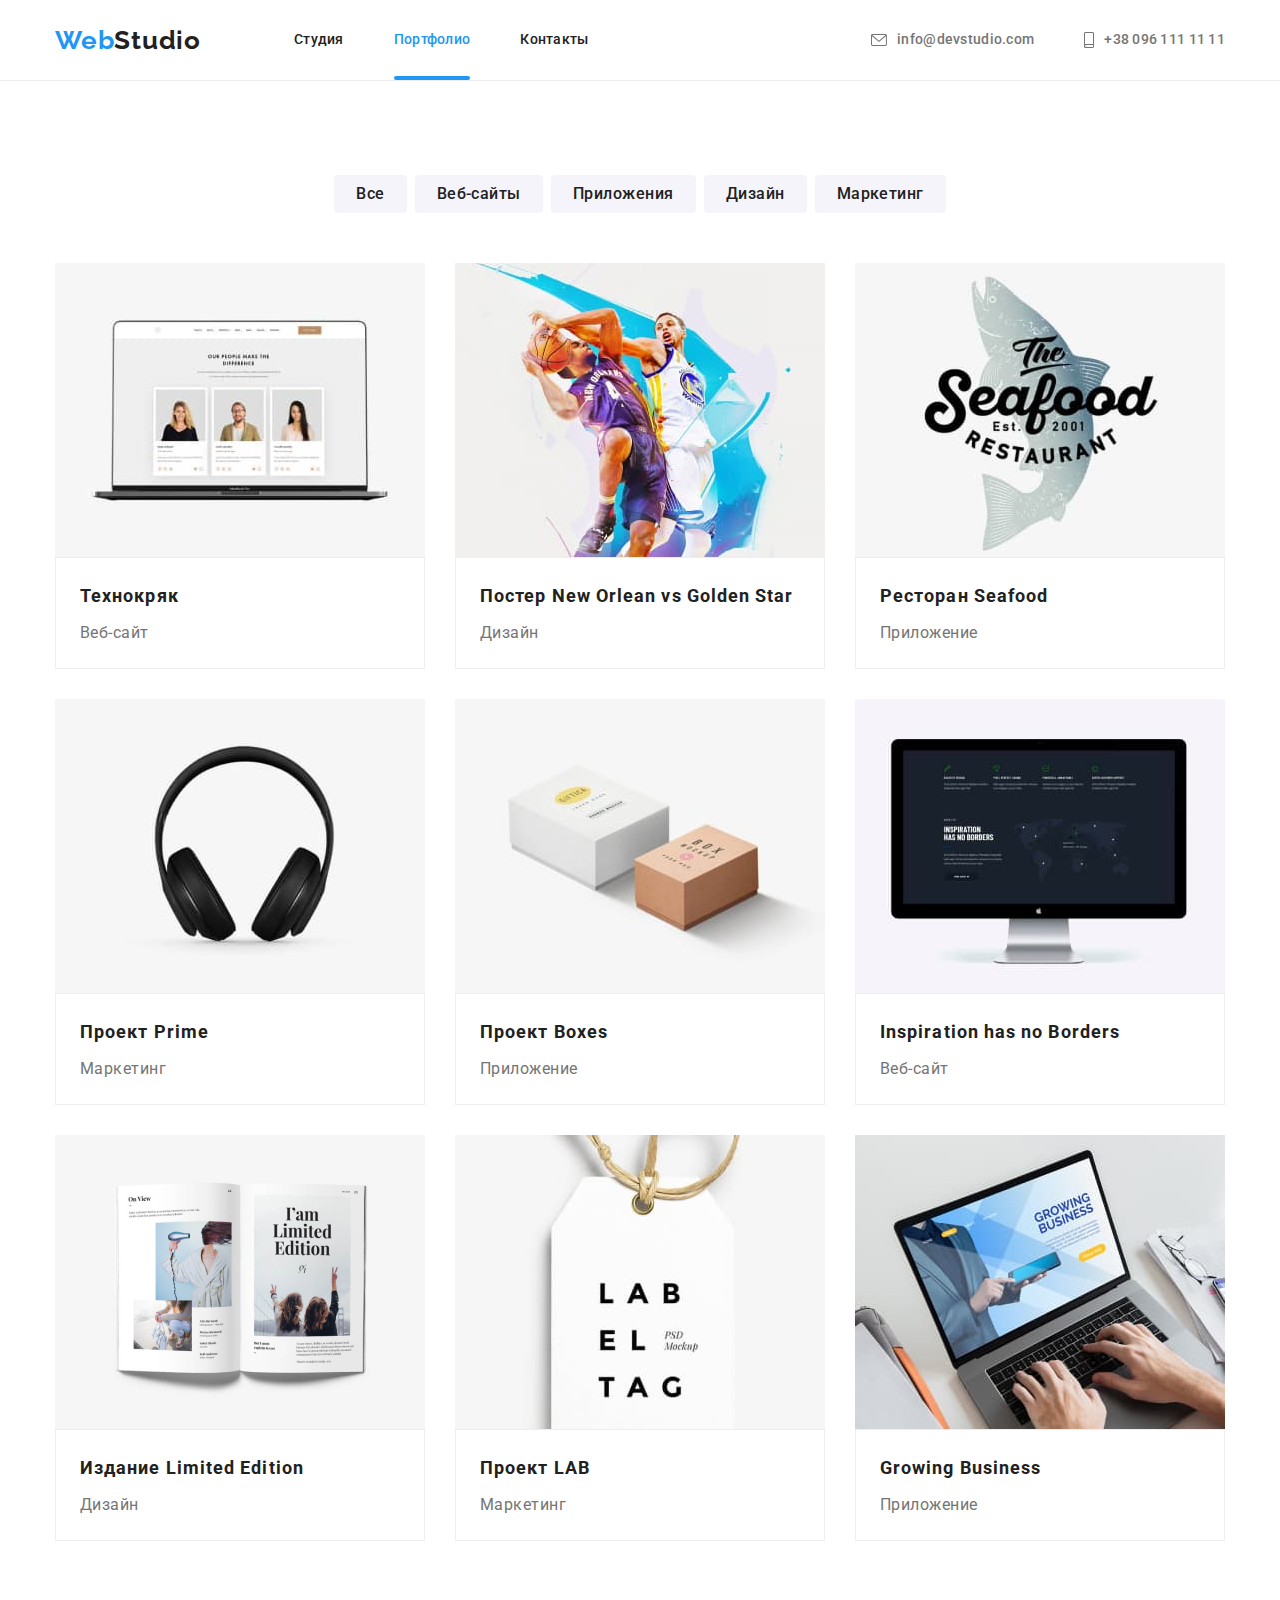
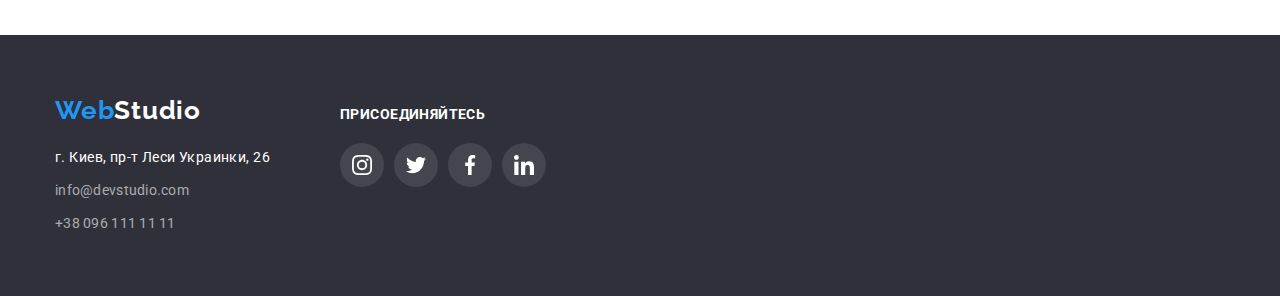
==== portfolio.html @ d5b6aa19 "додає усі папки" ====
<!DOCTYPE html>
<html lang="ru">
 <head>
    <meta charset="UTF-8">
    <meta http-equiv="X-UA-Compatible" content="IE=edge">
    <meta name="viewport" content="width=device-width, initial-scale=1.0">
    <title>Портфолио</title>
    <link rel="preconnect" href="https://fonts.googleapis.com">
    <link rel="preconnect" href="https://fonts.gstatic.com" crossorigin>
    <link href="https://fonts.googleapis.com/css2?family=Raleway:wght@700&family=Roboto:wght@400;500;700;900&display=swap"
        rel="stylesheet">
    <link rel="stylesheet" href="https://cdnjs.cloudflare.com/ajax/libs/modern-normalize/1.1.0/modern-normalize.min.css">
    <link rel="stylesheet" href="./css/style.css">
 </head>
 <body>
<header class="header-section">
    <div class="container header">
        <nav class="nav-flex">
            <a href="./index.html" class="logo"><span class="accent">Web</span>Studio</a>
            <ul class="site-nav">
                <li class="item"><a href="./index.html" class="link ">Студия</a></li>
                <li class="item"><a href="./portfolio.html" class="link current">Портфолио</a></li>
                <li class="item"><a href="" class="link">Контакты</a></li>
            </ul>
        </nav>
        <ul class="contacts">
            <li class="item">
                <a href="mailto:info@devstudio.com" class="contacts-link">
                    <svg class="icon-mail" width="16px" height="12px">
                        <use href="./images/icons.svg#icon-envelope-logo"></use>
                    </svg>
                    info@devstudio.com</a>
            </li>
            <li class="item"><a href="tel:+380961111111" class="contacts-link">
                    <svg class="icon-phone-number" width="10px" height="16px">
                        <use href="./images/icons.svg#icon-smartphone-logo"></use>
                    </svg>
                    +38 096 111 11 11</a></li>
        </ul>
    </div>
</header>
    <main>
     <section class="portfolio-section">
      <div class="container">
        <h1 class="portfolio-title" hidden>Портфолио</h1>
            <ul class="filter-list">
                <li class="item"><button type="button" class="btn">Все</button></li>
                <li class="item"><button type="button" class="btn">Веб-сайты</button></li>
                <li class="item"><button type="button" class="btn">Приложения</button></li>
                <li class="item"><button type="button" class="btn">Дизайн</button></li>
                <li class="item"><button type="button" class="btn">Маркетинг</button></li>
            </ul>   
                <ul class="portfolio-list">
                <li class="item">
                    <a href="" class="portfolio-list-link">
                        <img src="./images/portfolio1.jpg" alt="Вид сайта технокряк" class="img" >
                        <div class="portfolio-list-content">
                        <h2 class="portfolio-list-title">Технокряк</h2>
                        <p class="portfolio-list-type">Веб-сайт</p>
                        </div>
                    </a>
                </li>
                <li class="item">
                    <a href="" class="portfolio-list-link">
                        <img src="./images/portfolio2.jpg" alt="Два игрока в баскетбол" class="img" >
                        <div class="portfolio-list-content">
                        <h2 class="portfolio-list-title">Постер New Orlean vs Golden Star</h2   >
                        <p class="portfolio-list-type">Дизайн</p>
                        </div>
                    </a>
                </li>
                <li class="item">
                    <a href="" class="portfolio-list-link">
                        <img src="./images/portfolio3.jpg" alt="Эмблема ресторана" class="img">
                        <div class="portfolio-list-content">
                        <h2 class="portfolio-list-title">Ресторан Seafood</h2   >
                        <p class="portfolio-list-type">Приложение</p>
                        </div>
                    </a>
                </li>
                <li class="item">
                    <a href="" class="portfolio-list-link">
                        <img src="./images/portfolio4.jpg" alt="Фотография наушников" class="img">
                        <div class="portfolio-list-content">
                        <h2 class="portfolio-list-title">Проект Prime</h2   >
                        <p class="portfolio-list-type">Маркетинг</p>
                        </div>
                    </a>
                </li>
                <li class="item">
                    <a href="" class="portfolio-list-link">
                        <img src="./images/portfolio5.jpg" alt="Две коробочки" class="img" >
                        <div class="portfolio-list-content">
                        <h2 class="portfolio-list-title">Проект Boxes</h2>
                        <p class="portfolio-list-type">Приложение</p>
                        </div>
                    </a>
                </li>
                <li class="item">
                    <a href="" class="portfolio-list-link">
                        <img src="./images/portfolio6.jpg" alt="Фотография веб-сайта" class="img">
                        <div class="portfolio-list-content">
                        <h2 class="portfolio-list-title">Inspiration has no Borders</h2>
                        <p class="portfolio-list-type">Веб-сайт</p>
                        </div>
                    </a>
                </li>
                <li class="item">
                    <a href="" class="portfolio-list-link">
                        <img src="./images/portfoilo7.jpg" alt="Раскрытая книга" class="img">
                        <div class="portfolio-list-content">
                        <h2 class="portfolio-list-title">Издание Limited Edition</h2>
                        <p class="portfolio-list-type">Дизайн</p>
                        </div>
                    </a>
                </li>
                <li class="item">
                    <a href="" class="portfolio-list-link">
                        <img src="./images/portfolio8.jpg" alt="Эмблема проекта" class="img">
                        <div class="portfolio-list-content">
                        <h2 class="portfolio-list-title">Проект LAB</h2>
                        <p class="portfolio-list-type">Маркетинг</p>
                        </div>
                    </a>
                </li>
                <li class="item">
                    <a href="" class="portfolio-list-link">
                        <img src="./images/portfolio9.jpg" alt="Изображение ноутбука" class="img">
                        <div class="portfolio-list-content">
                        <h2 class="portfolio-list-title">Growing Business</h2>
                        <p class="portfolio-list-type">Приложение</p>
                        </div>
                    </a>
                </li>
                </ul>
      </div>
     </section>
    </main>
    <footer class="footer-data">
        <div class="container footer-flex">
            <div class="footer-contacts-wrapper">
                <a href="./index.html" class="logo footer"><span class="accent footer">Web</span>Studio</a>
                <address>
                    г. Киев, пр-т Леси Украинки, 26
                </address>
                <ul class="footer-contacts">
                    <li><a href="mailto:info@devstudio.com" class="footer-contacts-point">info@devstudio.com</a></li>
                    <li><a href="tel:+380961111111" class="footer-contacts-point">+38 096 111 11 11</a></li>
                </ul>
            </div>
    
            <div class="footer-socials-wrapper">
                <h2 class="footer-socials-title">присоединяйтесь</h2>
                <ul class="footer-socials">
                    <li class="item"><a href="" class="link">
                            <svg class="footer-socials-icon" width="20px" height="20px">
                                <use href="./images/icons.svg#instagram"></use>
                            </svg>
                        </a></li>
                    <li class="item"><a href="" class="link">
                            <svg class="footer-socials-icon" width="20px" height="20px">
                                <use href="./images/icons.svg#twitter"></use>
                            </svg>
                        </a></li>
                    <li class="item"><a href="" class="link">
                            <svg class="footer-socials-icon" width="20px" height="20px">
                                <use href="./images/icons.svg#facebook"></use>
                            </svg>
                        </a></li>
                    <li class="item"><a href="" class="link">
                            <svg class="footer-socials-icon" width="20px" height="20px">
                                <use href="./images/icons.svg#linkedin"></use>
                            </svg>
                        </a></li>
                </ul>
            </div>
        </div>
    </footer>
 </body>
</html>
---- css/style.css ----
/*цвет заголовков rgba(33, 33, 33, 1)*/
/*цвет текста основного контента rgba(117, 117, 117, 1)*/
/*акцент rgba(33, 150, 243, 1)*/
/*белый rgba(255, 255, 255, 1)*/
/*цвет фона в футере rgba(47, 48, 58, 1)*/

:root {
  --primary-text-color: rgba(117, 117, 117, 1);
  --title-text-color: rgba(33, 33, 33, 1);
  --accent-color: rgba(33, 150, 243, 1);
  --white: rgba(255, 255, 255, 1);
  --background-color: rgba(245, 244, 250, 1);
  --footer-bg-color: rgba(47, 48, 58, 1);
  --hover-btn-color: rgba(24, 140, 232, 1);
  --portfolio-card-margin: 30px;
  --fotter-contacts-color: rgba(255, 255, 255, 0.6);
  --hero-background-shadow: rgba(47, 48, 58, 0, 4);
  --icons-primary-color: rgba(175, 177, 184, 1);
}
body {
  font-family: "Roboto", sans-serif;
  color: var(--primary-text-color);
}
li {
  list-style: none;
}

ul {
  padding: 0;
}
h1,
h2,
h3 {
  margin-top: 0;
}
p {
  margin-bottom: 0;
}
img {
  display: block;
}

/* ПАДДИНГИ В СЕКЦИЯХ */
.section {
  padding: 94px 0;
}
main > .projects-section {
  padding: 0 0 94px 0;
}
/* Контейнер */
.container {
  width: 1200px;
  margin: 0 auto;
  padding-left: 15px;
  padding-right: 15px;
}
/*Лого*/
a > .accent {
  color: var(--accent-color);
}
.logo {
  margin-right: 93px;

  color: var(--title-text-color);
  font-family: "Raleway", sans-serif;
  font-weight: 700;
  font-size: 26px;
  line-height: 1.19;
  letter-spacing: 0.03em;
  text-decoration: none;
}
/*Навигация + контакты*/
.site-nav {
  display: flex;
  margin-bottom: 0;
  margin-top: 0;
}
.contacts {
  display: flex;
  margin-left: auto;
  margin-bottom: 0;
  margin-top: 0;
}
.nav-flex {
  display: flex;
  align-items: center;
}
.header {
  display: flex;
  align-items: center;
}
.site-nav .item:not(:last-child),
.contacts .item:not(:last-child) {
  margin-right: 50px;
}

.site-nav .item {
  position: relative;
}

.site-nav .link {
  padding: 32px 0;
  display: block;

  color: var(--title-text-color);
  font-weight: 500;
  font-size: 14px;
  line-height: 1.14;
  letter-spacing: 0.02em;
  text-decoration: none;
  list-style: none;
}
.contacts-link {
  display: flex;
  align-items: center;
  padding: 32px 0;

  color: inherit;
  font-weight: 500;
  font-size: 14px;
  line-height: 1.14;
  letter-spacing: 0.02em;
  text-decoration: none;
  list-style: none;
}
.icon-mail,
.icon-phone-number {
  margin-right: 10px;
  fill: currentColor;
}
.site-nav .link.current,
.site-nav .link:hover,
.site-nav .link:focus,
.contacts-link:hover,
.contacts-link:focus,
.footer-contacts-point:hover,
.footer-contacts-point:focus {
  color: var(--accent-color);
}
.header-section {
  max-width: 1600px;
  margin-left: auto;
  margin-right: auto;

  border-bottom-width: 1px;
  border-bottom-style: solid;
  border-bottom-color: rgba(236, 236, 236, 1);
}
.current::after {
  content: "";

  position: absolute;
  bottom: 0;

  display: block;
  width: 100%;
  height: 4px;

  background-color: var(--accent-color);
  border-radius: 2px;
}
/*Герой*/
.hero-content {
  text-align: center;
}
.hero-title {
  margin-top: 0;
  margin-bottom: 30px;

  color: var(--white);
  font-weight: 900;
  font-size: 44px;
  line-height: 1.36;
  text-align: center;
  letter-spacing: 0.06em;
  text-transform: uppercase;
}
.hero-btn {
  padding: 10px 32px;
  display: inline-block;

  background-color: var(--accent-color);
  box-shadow: 0px 4px 4px rgba(0, 0, 0, 0.15);
  border-radius: 4px;
  border: 0;

  color: var(--white);
  font-weight: 700;
  font-size: 16px;
  line-height: 1.88;
  letter-spacing: 0.06em;
  text-align: center;

  cursor: pointer;
}
.hero-btn:hover,
.hero-btn:focus {
  background-color: var(--hover-btn-color);
}
.hero-section {
  max-width: 1600px;
  height: 600px;
  margin-left: auto;
  margin-right: auto;
  padding-top: 200px;
  padding-bottom: 200px;

  background-color: var(--footer-bg-color);
  background-image: linear-gradient(
      rgba(47, 48, 58, 0.4) 100%,
      rgba(47, 48, 58, 1)
    ),
    url(../images/background.jpg);
}
/*Особенности*/

.features-icons-wrapper {
  width: 270px;
  height: 120px;
  margin-bottom: 30px;

  display: flex;
  justify-content: center;
  align-items: center;

  background-color: var(--background-color);
}
.features-icon {
  max-width: 70px;
  max-height: 70px;
}
.features.container {
  display: flex;
}
.features.container > .item {
  flex-basis: calc(100% / 4 - 30px);
  flex-grow: 1;
}
.features.container > .item:not(:last-child) {
  margin-right: 30px;
}

.features-title {
  color: var(--title-text-color);
  font-weight: 700;
  font-size: 14px;
  line-height: 1.14;
  letter-spacing: 0.03em;
  text-transform: uppercase;
}
.features-description {
  font-size: 14px;
  line-height: 1.71;
  letter-spacing: 0.03em;
}

/* Заголовки секций */
.projects-section-title,
.team-section-title,
.clients-section-title {
  margin-bottom: 50px;

  color: var(--title-text-color);
  font-weight: 700;
  font-size: 36px;
  line-height: 1.17;
  text-align: center;
  letter-spacing: 0.03em;
}
/*Чем мы занимаемся*/
.projects-list {
  display: flex;
  justify-content: space-between;
  margin: 0;
}
/* Наша команда */
.team-members {
  display: flex;
  justify-content: space-between;
  margin: 0;
}
.team-members > .item {
  background: var(--white);
  box-shadow: 0px 1px 3px rgba(0, 0, 0, 0.12), 0px 1px 1px rgba(0, 0, 0, 0.14),
    0px 2px 1px rgba(0, 0, 0, 0.2);
  border-radius: 0px 0px 4px 4px;

  text-align: center;
}
.team-members-content {
  padding-top: 30px;
  padding-bottom: 30px;
}
.team-members-title {
  margin-bottom: 10px;

  font-weight: 500;
  font-size: 16px;
  line-height: 1.19;
  letter-spacing: 0.03em;
  color: var(--title-text-color);
}
.team-members-position {
  margin-top: 0px;
  margin-bottom: 16px;
  font-size: 16px;
  line-height: 1.19;
  letter-spacing: 0.03em;
}
.team.section {
  background-color: var(--background-color);
}
/* Наша команда + футер - иконки соцсетей */
.footer-socials,
.socials {
  margin-left: auto;
  margin-right: auto;

  display: flex;
  justify-content: center;
}
.footer-socials > .item:not(:last-child),
.socials > .point:not(:last-child) {
  margin-right: 10px;
}
.footer-socials .link,
.socials .link {
  padding: 12px;

  display: flex;
  align-items: center;

  border-radius: 50%;
}

.socials-icon {
  fill: var(--icons-primary-color);
}
.socials .link:hover .socials-icon,
.socials .link:focus .socials-icon {
  fill: var(--white);
}
.footer-socials .link:hover,
.socials .link:hover,
.footer-socials .link:focus,
.socials .link:focus {
  background-color: var(--accent-color);
}

/* Секция наши клиенты */

.clients-list {
  margin: 0;
  padding: 0;

  display: flex;
  justify-content: space-between;
}
.clients-icon {
  max-width: 106px;
  max-height: 60px;

  fill: var(--icons-primary-color);
}
.clients-list .link:hover .clients-icon,
.clients-list .link:focus .clients-icon {
  fill: var(--accent-color);
}
.clients-list .link:hover,
.clients-list .link:focus {
  border: 1px solid var(--accent-color);
}
.clients-list .item {
  width: 170px;
  height: 92px;

  border: 1px solid var(--icons-primary-color);
  border-radius: 4px;
}
.clients-list .link {
  display: flex;
  width: inherit;
  height: inherit;

  justify-content: center;
  align-items: center;
}

/* Фильтры в Портфолио */
.portfolio-section {
  padding-top: 94px;
  padding-bottom: 94px;
}
.portfolio-title {
  margin: 0px;
}
.filter-list {
  display: flex;
  justify-content: center;

  margin: 0;
  margin-bottom: 50px;
}
.filter-list .btn {
  padding: 6px 22px;
  background-color: var(--background-color);
  border-radius: 4px;
  border: 0;

  color: var(--title-text-color);
  font-family: "Roboto", sans-serif;
  font-weight: 500;
  font-size: 16px;
  line-height: 1.62;
  letter-spacing: 0.03em;

  cursor: pointer;
}
.filter-list > .item:not(:last-child) {
  margin-right: 8px;
}
.filter-list .btn:hover,
.filter-list .btn:focus {
  background-color: var(--accent-color);
  color: var(--white);
  box-shadow: 0px 3px 1px rgba(0, 0, 0, 0.1), 0px 1px 2px rgba(0, 0, 0, 0.08),
    0px 2px 2px rgba(0, 0, 0, 0.12);
}
/* Портфолио работы */
.portfolio-list {
  display: flex;
  flex-wrap: wrap;

  margin-left: calc(-1 * var(--portfolio-card-margin));
  margin-top: calc(-1 * var(--portfolio-card-margin));
  margin-bottom: 0;
}
.portfolio-list > .item {
  flex-basis: calc(100% / 3 - var(--portfolio-card-margin));
  margin-top: var(--portfolio-card-margin);
  margin-left: var(--portfolio-card-margin);
}
.portfolio-list > .item:hover,
.portfolio-list > .item:hover {
  box-shadow: 1px 4px 6px rgba(0, 0, 0, 0.16), 0 4px 4px rgba(0, 0, 0, 0.06),
    0 1px 1px rgba(0, 0, 0, 0.12);
}

.img {
  max-width: 100%;
}
.portfolio-list-title {
  margin-bottom: 4px;
  color: var(--title-text-color);
  font-weight: 700;
  font-size: 18px;
  line-height: 2;
  letter-spacing: 0.06em;
}
.portfolio-list-link {
  text-decoration: none;
}
.portfolio-list-type {
  margin-top: 0;

  color: var(--primary-text-color);
  font-size: 16px;
  line-height: 1.88;
  letter-spacing: 0.03em;
}
.portfolio-list-content {
  padding: 20px 24px;
  border: 1px solid rgba(238, 238, 238, 1);
}

/* ФУТЕР */
.logo.footer {
  color: var(--white);
  margin-right: 0px;
}
.accent.footer {
  color: var(--accent-color);
}
footer {
  background-color: var(--footer-bg-color);
}
address {
  margin-top: 20px;

  color: var(--white);
  font-style: normal;
  font-size: 14px;
  line-height: 1.71;
  letter-spacing: 0.03em;
}
.footer-contacts {
  margin: 0;
}
.footer-contacts-point {
  display: block;
  margin-top: 9px;

  font-weight: 400;
  font-size: 14px;
  line-height: 1.71;
  letter-spacing: 0.02em;
  text-decoration: none;
  list-style: none;
  color: var(--fotter-contacts-color);
}
.footer-data {
  padding-top: 60px;
  padding-bottom: 60px;
}
/* Иконки соц сетей в футере */
.footer-socials-title {
  margin-bottom: 20px;

  font-weight: 700;
  font-size: 14px;
  line-height: 1.14;
  letter-spacing: 0.03em;
  text-transform: uppercase;
  color: var(--white);
}

.footer-socials {
  margin: 0;
}
.footer-socials-icon {
  fill: var(--white);
}

.footer-socials .link {
  background-color: rgba(255, 255, 255, 0.1);
}
.footer-flex {
  display: flex;
  align-items: baseline;
}
.footer-contacts-wrapper {
  margin-right: 70px;
}
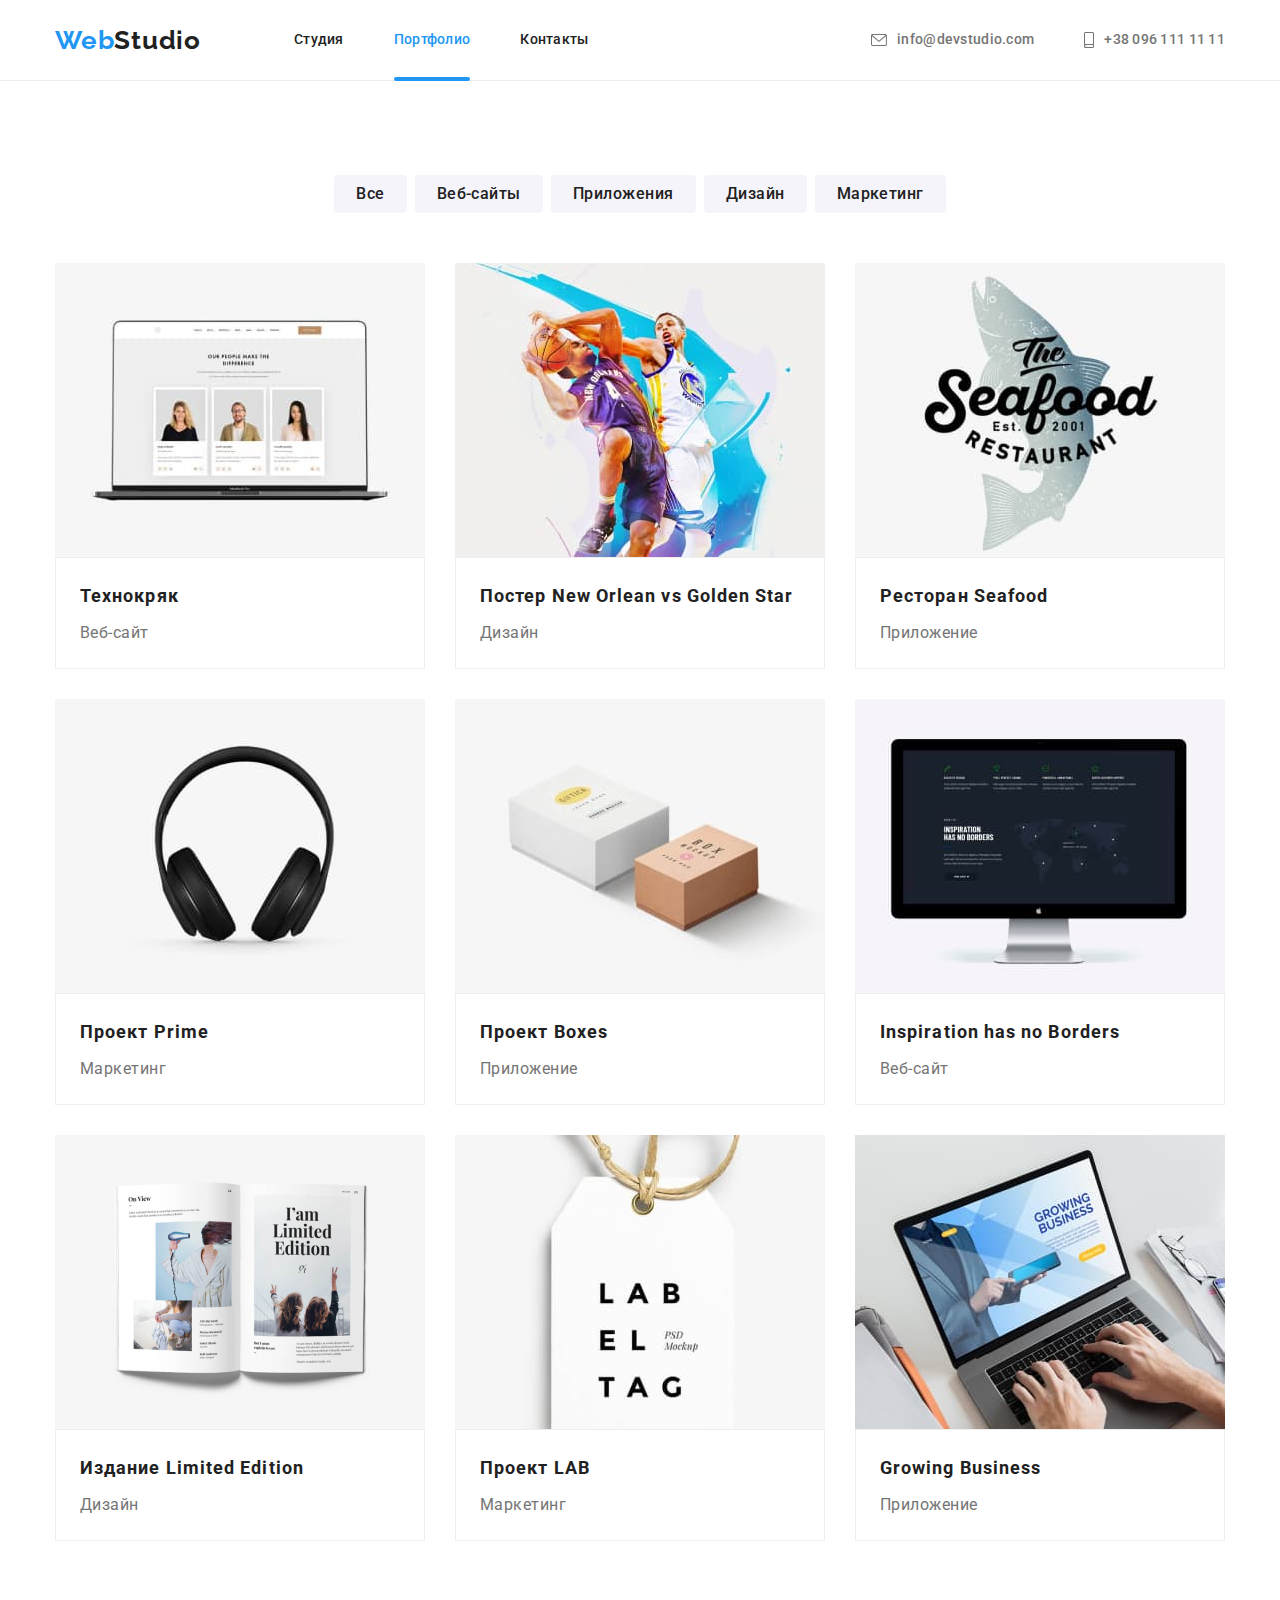
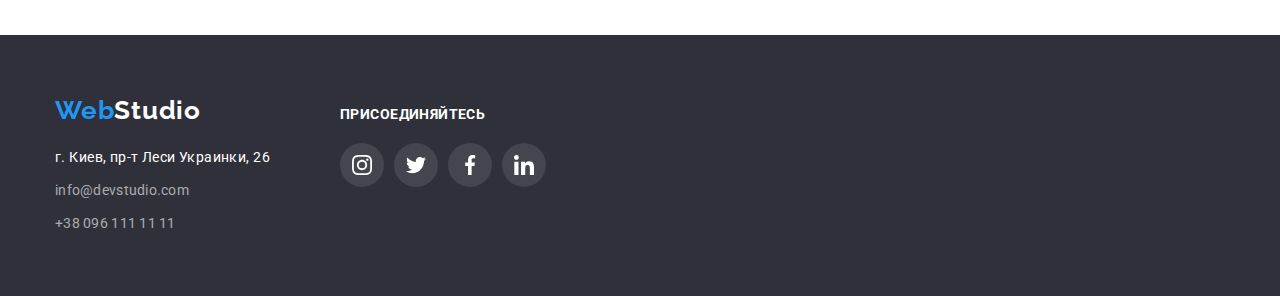
==== commit 555d12a1: "створює переходи" ====
--- a/portfolio.html
+++ b/portfolio.html
@@ -53,7 +53,11 @@
                 <ul class="portfolio-list">
                 <li class="item">
                     <a href="" class="portfolio-list-link">
-                        <img src="./images/portfolio1.jpg" alt="Вид сайта технокряк" class="img" >
+                        <div class="portfolio-thumb"><img src="./images/portfolio1.jpg" alt="Вид сайта технокряк" class="img" >
+                        <div class="card-text-overlay"><p class="card-text">Технокряк это современная площадка распространения коронавируса. Компании используют эту платформу
+                        для цифрового
+                        шпионажа.
+                         </p></div></div>
                         <div class="portfolio-list-content">
                         <h2 class="portfolio-list-title">Технокряк</h2>
                         <p class="portfolio-list-type">Веб-сайт</p>
@@ -62,7 +66,10 @@
                 </li>
                 <li class="item">
                     <a href="" class="portfolio-list-link">
-                        <img src="./images/portfolio2.jpg" alt="Два игрока в баскетбол" class="img" >
+                        <div class="portfolio-thumb"><img src="./images/portfolio2.jpg" alt="Два игрока в баскетбол" class="img" >
+                        <div class="card-text-overlay"><p class="card-text">Технокряк это современная площадка распространения коронавируса. Компании используют эту платформу
+                            для цифрового
+                            шпионажа и атак на защищённые сервера конкурентов.</p></div></div>
                         <div class="portfolio-list-content">
                         <h2 class="portfolio-list-title">Постер New Orlean vs Golden Star</h2   >
                         <p class="portfolio-list-type">Дизайн</p>
@@ -71,7 +78,10 @@
                 </li>
                 <li class="item">
                     <a href="" class="portfolio-list-link">
-                        <img src="./images/portfolio3.jpg" alt="Эмблема ресторана" class="img">
+                        <div class="portfolio-thumb"><img src="./images/portfolio3.jpg" alt="Эмблема ресторана" class="img">
+                        <div class="card-text-overlay"><p class="card-text">Технокряк это современная площадка распространения коронавируса. Компании используют эту платформу
+                            для цифрового
+                            шпионажа и атак на защищённые сервера конкурентов.</p></div></div>
                         <div class="portfolio-list-content">
                         <h2 class="portfolio-list-title">Ресторан Seafood</h2   >
                         <p class="portfolio-list-type">Приложение</p>
@@ -80,7 +90,10 @@
                 </li>
                 <li class="item">
                     <a href="" class="portfolio-list-link">
-                        <img src="./images/portfolio4.jpg" alt="Фотография наушников" class="img">
+                        <div class="portfolio-thumb"><img src="./images/portfolio4.jpg" alt="Фотография наушников" class="img">
+                        <div class="card-text-overlay"><p class="card-text">Технокряк это современная площадка распространения коронавируса. Компании используют эту платформу
+                            для цифрового
+                            шпионажа и атак на защищённые сервера конкурентов.</p></div></div>
                         <div class="portfolio-list-content">
                         <h2 class="portfolio-list-title">Проект Prime</h2   >
                         <p class="portfolio-list-type">Маркетинг</p>
@@ -89,7 +102,10 @@
                 </li>
                 <li class="item">
                     <a href="" class="portfolio-list-link">
-                        <img src="./images/portfolio5.jpg" alt="Две коробочки" class="img" >
+                        <div class="portfolio-thumb"><img src="./images/portfolio5.jpg" alt="Две коробочки" class="img" >
+                        <div class="card-text-overlay"><p class="card-text">Технокряк это современная площадка распространения коронавируса. Компании используют эту платформу
+                            для цифрового
+                            шпионажа и атак на защищённые сервера конкурентов.</p></div></div>
                         <div class="portfolio-list-content">
                         <h2 class="portfolio-list-title">Проект Boxes</h2>
                         <p class="portfolio-list-type">Приложение</p>
@@ -98,7 +114,10 @@
                 </li>
                 <li class="item">
                     <a href="" class="portfolio-list-link">
-                        <img src="./images/portfolio6.jpg" alt="Фотография веб-сайта" class="img">
+                        <div class="portfolio-thumb"><img src="./images/portfolio6.jpg" alt="Фотография веб-сайта" class="img">
+                        <div class="card-text-overlay"><p class="card-text">Технокряк это современная площадка распространения коронавируса. Компании используют эту платформу
+                            для цифрового
+                            шпионажа и атак на защищённые сервера конкурентов.</p></div></div>
                         <div class="portfolio-list-content">
                         <h2 class="portfolio-list-title">Inspiration has no Borders</h2>
                         <p class="portfolio-list-type">Веб-сайт</p>
@@ -107,7 +126,10 @@
                 </li>
                 <li class="item">
                     <a href="" class="portfolio-list-link">
-                        <img src="./images/portfoilo7.jpg" alt="Раскрытая книга" class="img">
+                        <div class="portfolio-thumb"><img src="./images/portfoilo7.jpg" alt="Раскрытая книга" class="img">
+                        <div class="card-text-overlay"><p class="card-text">Технокряк это современная площадка распространения коронавируса. Компании используют эту платформу
+                        для цифрового
+                        шпионажа и атак на защищённые сервера конкурентов.</p></div></div>
                         <div class="portfolio-list-content">
                         <h2 class="portfolio-list-title">Издание Limited Edition</h2>
                         <p class="portfolio-list-type">Дизайн</p>
@@ -116,7 +138,10 @@
                 </li>
                 <li class="item">
                     <a href="" class="portfolio-list-link">
-                        <img src="./images/portfolio8.jpg" alt="Эмблема проекта" class="img">
+                        <div class="portfolio-thumb"><img src="./images/portfolio8.jpg" alt="Эмблема проекта" class="img">
+                        <div class="card-text-overlay"><p class="card-text">Технокряк это современная площадка распространения коронавируса. Компании используют эту платформу
+                            для цифрового
+                            шпионажа и атак на защищённые сервера конкурентов.</p></div></div>
                         <div class="portfolio-list-content">
                         <h2 class="portfolio-list-title">Проект LAB</h2>
                         <p class="portfolio-list-type">Маркетинг</p>
@@ -125,7 +150,11 @@
                 </li>
                 <li class="item">
                     <a href="" class="portfolio-list-link">
-                        <img src="./images/portfolio9.jpg" alt="Изображение ноутбука" class="img">
+                        <div class="portfolio-thumb"><img src="./images/portfolio9.jpg" alt="Изображение ноутбука" class="img">
+                        <div class="card-text-overlay"><p class="card-text">Технокряк это современная площадка распространения коронавируса. Компании используют эту платформу
+                            для цифрового
+                            шпионажа и атак на защищённые сервера конкурентов.</p></div>
+                            </div>
                         <div class="portfolio-list-content">
                         <h2 class="portfolio-list-title">Growing Business</h2>
                         <p class="portfolio-list-type">Приложение</p>
--- a/css/style.css
+++ b/css/style.css
@@ -16,6 +16,7 @@
   --fotter-contacts-color: rgba(255, 255, 255, 0.6);
   --hero-background-shadow: rgba(47, 48, 58, 0, 4);
   --icons-primary-color: rgba(175, 177, 184, 1);
+  --transition-cubic: cubic-bezier(0.4, 0, 0.2, 1);
 }
 body {
   font-family: "Roboto", sans-serif;
@@ -109,6 +110,7 @@
   letter-spacing: 0.02em;
   text-decoration: none;
   list-style: none;
+  transition: color 250ms var(--transition-cubic);
 }
 .contacts-link {
   display: flex;
@@ -122,6 +124,8 @@
   letter-spacing: 0.02em;
   text-decoration: none;
   list-style: none;
+
+  transition: color 250ms var(--transition-cubic);
 }
 .icon-mail,
 .icon-phone-number {
@@ -150,7 +154,7 @@
   content: "";
 
   position: absolute;
-  bottom: 0;
+  bottom: -1px;
 
   display: block;
   width: 100%;
@@ -192,6 +196,7 @@
   text-align: center;
 
   cursor: pointer;
+  transition: background-color 250ms var(--transition-cubic);
 }
 .hero-btn:hover,
 .hero-btn:focus {
@@ -273,6 +278,31 @@
   justify-content: space-between;
   margin: 0;
 }
+.projects-list .item {
+  position: relative;
+}
+.projects-list-decription {
+  position: absolute;
+  bottom: 0;
+
+  width: 370px;
+  height: 70px;
+  display: flex;
+  align-items: center;
+  justify-content: center;
+
+  margin: 0;
+
+  background-color: rgba(47, 48, 58, 0.8);
+
+  font-weight: 700;
+  font-size: 14px;
+  line-height: 1.14;
+  letter-spacing: 0.03em;
+  text-transform: uppercase;
+
+  color: var(--white);
+}
 /* Наша команда */
 .team-members {
   display: flex;
@@ -331,10 +361,13 @@
   align-items: center;
 
   border-radius: 50%;
+
+  transition: background-color 250ms var(--transition-cubic);
 }
 
 .socials-icon {
   fill: var(--icons-primary-color);
+  transition: fill 250ms var(--transition-cubic);
 }
 .socials .link:hover .socials-icon,
 .socials .link:focus .socials-icon {
@@ -361,29 +394,31 @@
   max-height: 60px;
 
   fill: var(--icons-primary-color);
+  transition: fill var(--transition-cubic) 250ms;
 }
 .clients-list .link:hover .clients-icon,
 .clients-list .link:focus .clients-icon {
   fill: var(--accent-color);
 }
+.clients-list .item {
+  width: 170px;
+  height: 92px;
+}
+.clients-list .link {
+  display: flex;
+  width: inherit;
+  height: inherit;
+
+  justify-content: center;
+  align-items: center;
+  border: 1px solid var(--icons-primary-color);
+  border-radius: 4px;
+
+  transition: border var(--transition-cubic) 250ms;
+}
 .clients-list .link:hover,
 .clients-list .link:focus {
   border: 1px solid var(--accent-color);
-}
-.clients-list .item {
-  width: 170px;
-  height: 92px;
-
-  border: 1px solid var(--icons-primary-color);
-  border-radius: 4px;
-}
-.clients-list .link {
-  display: flex;
-  width: inherit;
-  height: inherit;
-
-  justify-content: center;
-  align-items: center;
 }
 
 /* Фильтры в Портфолио */
@@ -415,6 +450,9 @@
   letter-spacing: 0.03em;
 
   cursor: pointer;
+  transition: background-color 250ms var(--transition-cubic),
+    color 250ms var(--transition-cubic),
+    box-shadow 250ms var(--transition-cubic);
 }
 .filter-list > .item:not(:last-child) {
   margin-right: 8px;
@@ -440,8 +478,15 @@
   margin-top: var(--portfolio-card-margin);
   margin-left: var(--portfolio-card-margin);
 }
-.portfolio-list > .item:hover,
-.portfolio-list > .item:hover {
+.portfolio-list-link {
+  text-decoration: none;
+  transition: box-shadow var(--transition-cubic) 250ms;
+}
+.portfolio-list-link:hover,
+.portfolio-list-link:focus {
+  display: block;
+  width: 100%;
+  height: 100%;
   box-shadow: 1px 4px 6px rgba(0, 0, 0, 0.16), 0 4px 4px rgba(0, 0, 0, 0.06),
     0 1px 1px rgba(0, 0, 0, 0.12);
 }
@@ -457,9 +502,7 @@
   line-height: 2;
   letter-spacing: 0.06em;
 }
-.portfolio-list-link {
-  text-decoration: none;
-}
+
 .portfolio-list-type {
   margin-top: 0;
 
@@ -471,6 +514,46 @@
 .portfolio-list-content {
   padding: 20px 24px;
   border: 1px solid rgba(238, 238, 238, 1);
+}
+.portfolio-thumb {
+  position: relative;
+  overflow: hidden;
+}
+.card-text-overlay {
+  position: absolute;
+  bottom: 0;
+
+  transform: translateY(101%);
+
+  width: 100%;
+  height: 100%;
+  background-color: rgba(33, 150, 243, 0.9);
+
+  transition: transform var(--transition-cubic) 250ms;
+}
+.portfolio-list-link:hover .card-text-overlay,
+.portfolio-list-link:focus .card-text-overlay {
+  position: absolute;
+
+  transform: translateY(0);
+  top: 0;
+  z-index: 1;
+}
+.card-text {
+  position: absolute;
+  top: 0;
+
+  padding: 63px 24px;
+
+  margin: 0;
+  width: 100%;
+  height: 100%;
+
+  font-size: 18px;
+  line-height: 1.56;
+  letter-spacing: 0.03em;
+  color: var(--white);
+  /* overflow: auto; */
 }
 
 /* ФУТЕР */
@@ -507,6 +590,8 @@
   text-decoration: none;
   list-style: none;
   color: var(--fotter-contacts-color);
+
+  transition: color 250ms var(--transition-cubic);
 }
 .footer-data {
   padding-top: 60px;
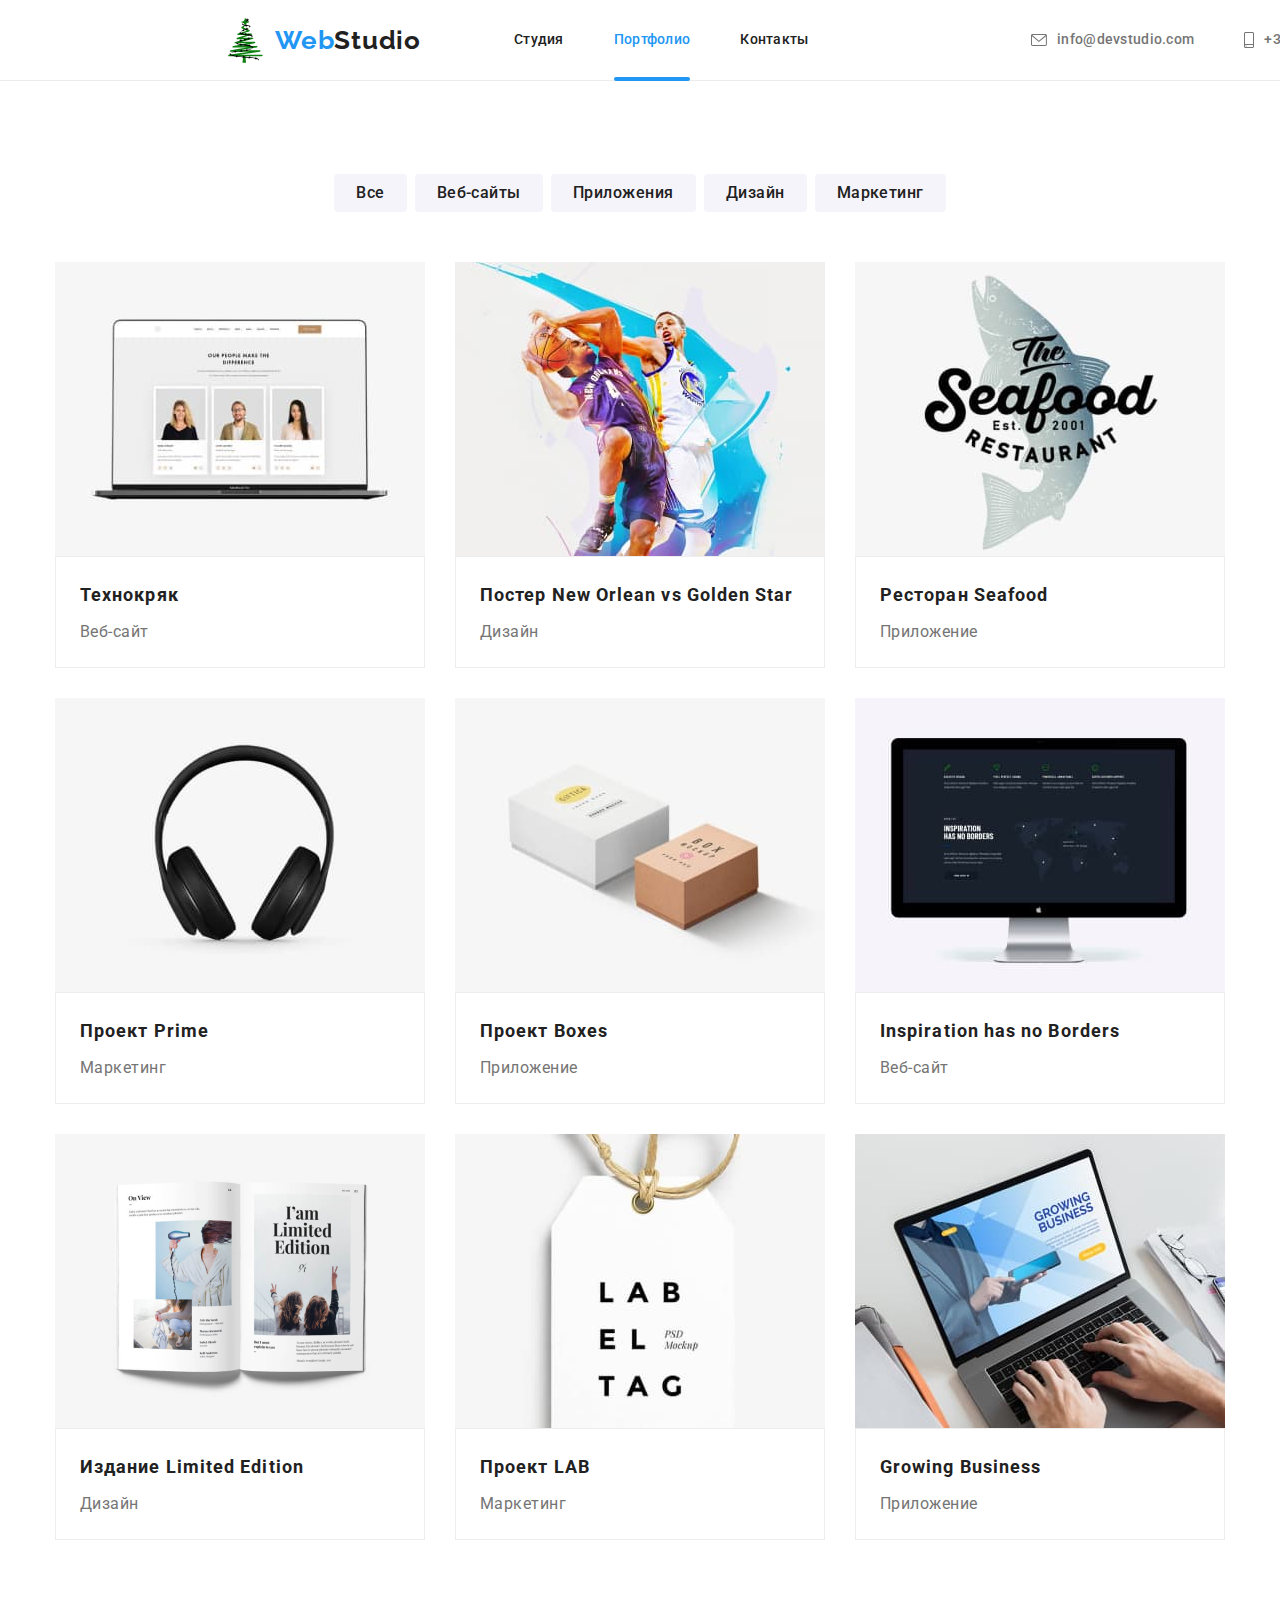
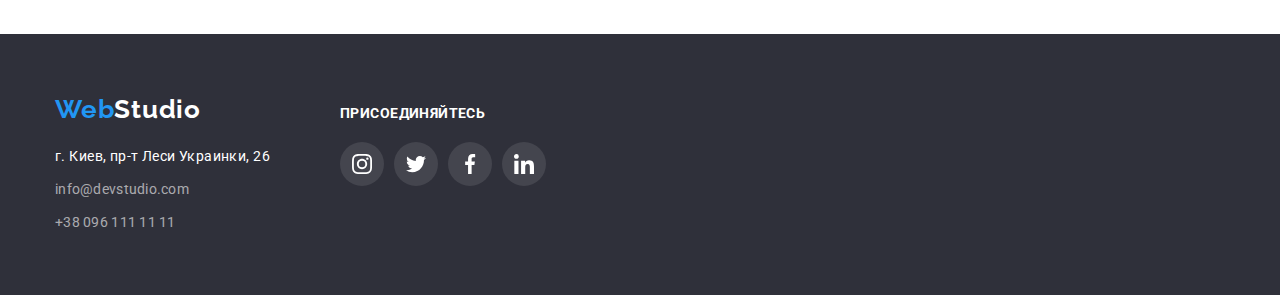
==== commit 538b9fdc: "додає ялиночку" ====
--- a/portfolio.html
+++ b/portfolio.html
@@ -16,6 +16,14 @@
 <header class="header-section">
     <div class="container header">
         <nav class="nav-flex">
+            <div class="icon-box">
+                <svg width="50px" height="50px" class="icon-decoration">
+                    <use href="./images/icons.svg#icon-xmas-tree"></use>
+                </svg>
+                <svg width="50px" height="50px" class="icon-lights">
+                    <use href="./images/icons.svg#icon-lights"></use>
+                </svg>
+            </div>
             <a href="./index.html" class="logo"><span class="accent">Web</span>Studio</a>
             <ul class="site-nav">
                 <li class="item"><a href="./index.html" class="link ">Студия</a></li>
@@ -205,5 +213,6 @@
             </div>
         </div>
     </footer>
+    <script src="./js/modal.js"></script>
  </body>
 </html>--- a/css/style.css
+++ b/css/style.css
@@ -21,6 +21,7 @@
 body {
   font-family: "Roboto", sans-serif;
   color: var(--primary-text-color);
+  padding-top: 80px;
 }
 li {
   list-style: none;
@@ -40,7 +41,6 @@
 img {
   display: block;
 }
-
 /* ПАДДИНГИ В СЕКЦИЯХ */
 .section {
   padding: 94px 0;
@@ -94,11 +94,9 @@
 .contacts .item:not(:last-child) {
   margin-right: 50px;
 }
-
 .site-nav .item {
   position: relative;
 }
-
 .site-nav .link {
   padding: 32px 0;
   display: block;
@@ -142,10 +140,16 @@
   color: var(--accent-color);
 }
 .header-section {
-  max-width: 1600px;
+  position: fixed;
+  top: 0;
+  left: 0;
+  z-index: 2;
+
+  width: 1600px;
   margin-left: auto;
   margin-right: auto;
 
+  background-color: var(--white);
   border-bottom-width: 1px;
   border-bottom-style: solid;
   border-bottom-color: rgba(236, 236, 236, 1);
@@ -163,6 +167,31 @@
   background-color: var(--accent-color);
   border-radius: 2px;
 }
+.icon-box {
+  position: relative;
+  width: 60px;
+  height: 60px;
+}
+.icon-decoration {
+  position: absolute;
+  top: 50%;
+  left: 50%;
+  transform: translate(-50%, -50%);
+  fill: rgb(12, 129, 16);
+}
+.icon-lights {
+  position: absolute;
+  top: 50%;
+  left: 50%;
+  transform: translate(-50%, -50%);
+
+  animation-name: fillChg;
+  animation-duration: 1500ms;
+  animation-iteration-count: infinite;
+  animation-direction: alternate;
+  animation-timing-function: linear;
+}
+
 /*Герой*/
 .hero-content {
   text-align: center;
@@ -218,7 +247,6 @@
     url(../images/background.jpg);
 }
 /*Особенности*/
-
 .features-icons-wrapper {
   width: 270px;
   height: 120px;
@@ -244,7 +272,6 @@
 .features.container > .item:not(:last-child) {
   margin-right: 30px;
 }
-
 .features-title {
   color: var(--title-text-color);
   font-weight: 700;
@@ -258,7 +285,6 @@
   line-height: 1.71;
   letter-spacing: 0.03em;
 }
-
 /* Заголовки секций */
 .projects-section-title,
 .team-section-title,
@@ -364,7 +390,6 @@
 
   transition: background-color 250ms var(--transition-cubic);
 }
-
 .socials-icon {
   fill: var(--icons-primary-color);
   transition: fill 250ms var(--transition-cubic);
@@ -379,9 +404,7 @@
 .socials .link:focus {
   background-color: var(--accent-color);
 }
-
 /* Секция наши клиенты */
-
 .clients-list {
   margin: 0;
   padding: 0;
@@ -490,7 +513,6 @@
   box-shadow: 1px 4px 6px rgba(0, 0, 0, 0.16), 0 4px 4px rgba(0, 0, 0, 0.06),
     0 1px 1px rgba(0, 0, 0, 0.12);
 }
-
 .img {
   max-width: 100%;
 }
@@ -502,7 +524,6 @@
   line-height: 2;
   letter-spacing: 0.06em;
 }
-
 .portfolio-list-type {
   margin-top: 0;
 
@@ -553,7 +574,7 @@
   line-height: 1.56;
   letter-spacing: 0.03em;
   color: var(--white);
-  /* overflow: auto; */
+  overflow: auto;
 }
 
 /* ФУТЕР */
@@ -626,3 +647,81 @@
 .footer-contacts-wrapper {
   margin-right: 70px;
 }
+/* Оформление модального окна */
+.backdrop {
+  position: fixed;
+  top: 0;
+  left: 0;
+
+  width: 100%;
+  height: 100%;
+  z-index: 2;
+
+  background-color: rgba(0, 0, 0, 0.2);
+
+  transition: opacity 250ms var(--transition-cubic);
+}
+.backdrop.is-hidden {
+  opacity: 0;
+  pointer-events: none;
+}
+.modal {
+  position: absolute;
+  top: 50%;
+  left: 50%;
+  z-index: 3;
+
+  transform: translate(-50%, -50%) scale(1);
+
+  width: 528px;
+  height: 581px;
+
+  background-color: var(--white);
+  border-radius: 4px;
+  box-shadow: 0px 1px 3px rgba(0, 0, 0, 0.12), 0px 1px 1px rgba(0, 0, 0, 0.14),
+    0px 2px 1px rgba(0, 0, 0, 0.2);
+  border-radius: 4px;
+
+  transition: transform 250ms var(--transition-cubic);
+}
+.backdrop.is-hidden .modal {
+  transform: scale(3);
+}
+.btn-modal-close {
+  position: absolute;
+  right: 8px;
+  top: 8px;
+
+  display: flex;
+  align-items: center;
+  justify-content: center;
+
+  width: 30px;
+  height: 30px;
+  padding: 0;
+
+  border: 1px solid rgba(0, 0, 0, 0.1);
+  background-color: var(--white);
+  border-radius: 50%;
+  cursor: pointer;
+
+  transition: border 250ms var(--transition-cubic);
+}
+.btn-modal-close:hover,
+.btn-modal-close:focus {
+  border: 1px solid rgba(33, 33, 33, 0.8);
+}
+@keyframes fillChg {
+  0% {
+    fill: rgb(224, 7, 159);
+  }
+  25% {
+    fill: rgb(48, 5, 240);
+  }
+  50% {
+    fill: rgb(240, 7, 7);
+  }
+  100% {
+    fill: rgb(250, 149, 17);
+  }
+}
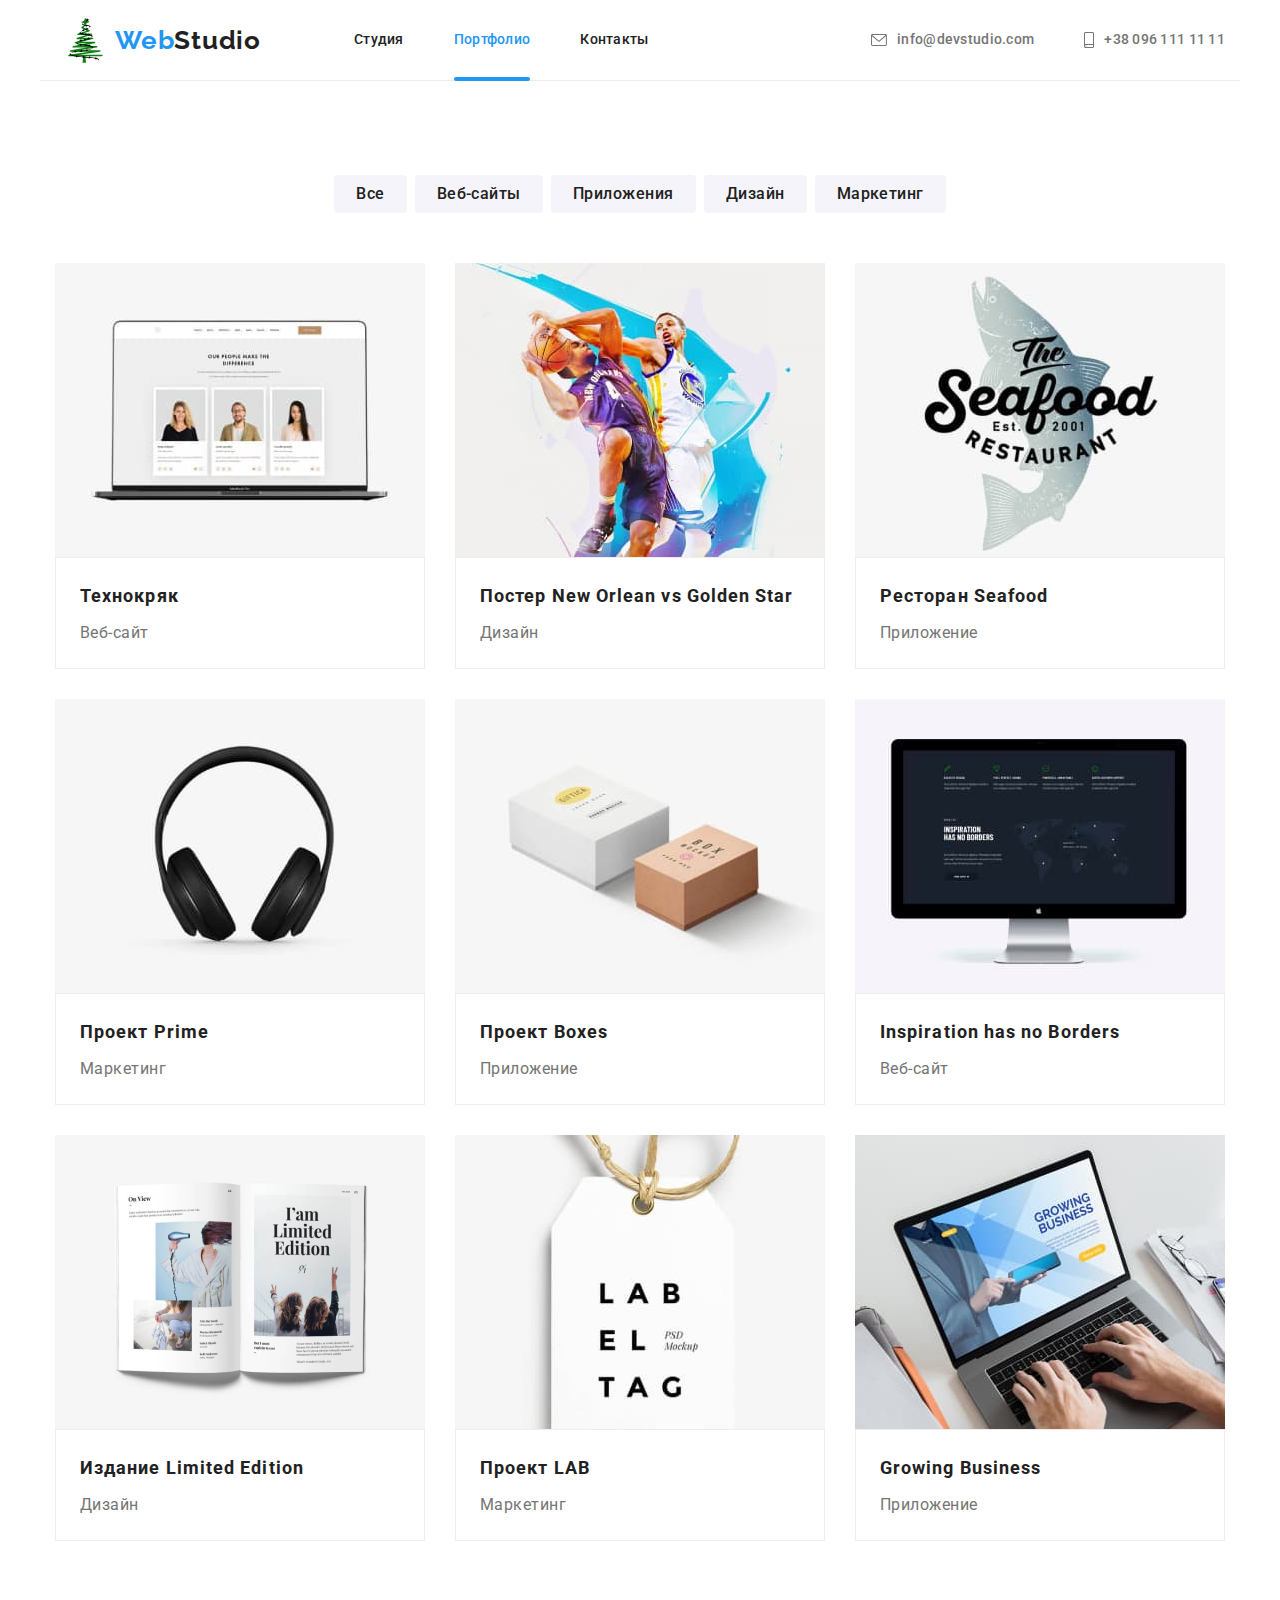
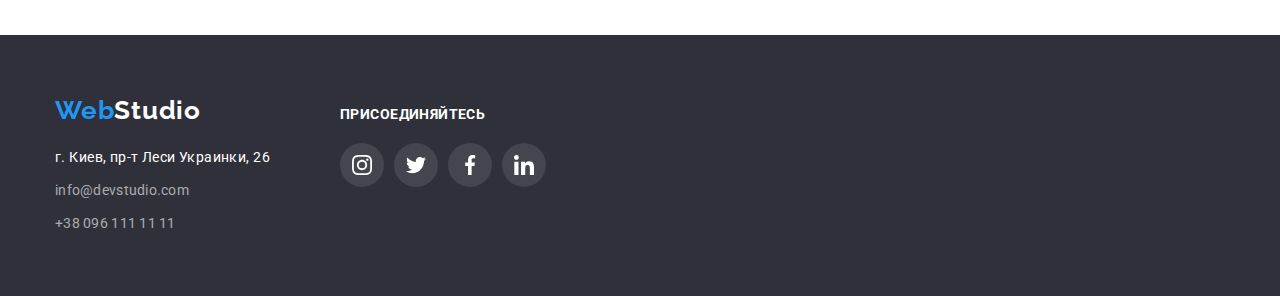
==== commit c0627b63: "відмінює закріплений хедер" ====
--- a/portfolio.html
+++ b/portfolio.html
@@ -23,7 +23,7 @@
                 <svg width="50px" height="50px" class="icon-lights">
                     <use href="./images/icons.svg#icon-lights"></use>
                 </svg>
-            </div>
+            </div> 
             <a href="./index.html" class="logo"><span class="accent">Web</span>Studio</a>
             <ul class="site-nav">
                 <li class="item"><a href="./index.html" class="link ">Студия</a></li>
--- a/css/style.css
+++ b/css/style.css
@@ -21,7 +21,6 @@
 body {
   font-family: "Roboto", sans-serif;
   color: var(--primary-text-color);
-  padding-top: 80px;
 }
 li {
   list-style: none;
@@ -140,12 +139,10 @@
   color: var(--accent-color);
 }
 .header-section {
-  position: fixed;
   top: 0;
   left: 0;
-  z-index: 2;
-
-  width: 1600px;
+
+  width: 1200px;
   margin-left: auto;
   margin-right: auto;
 
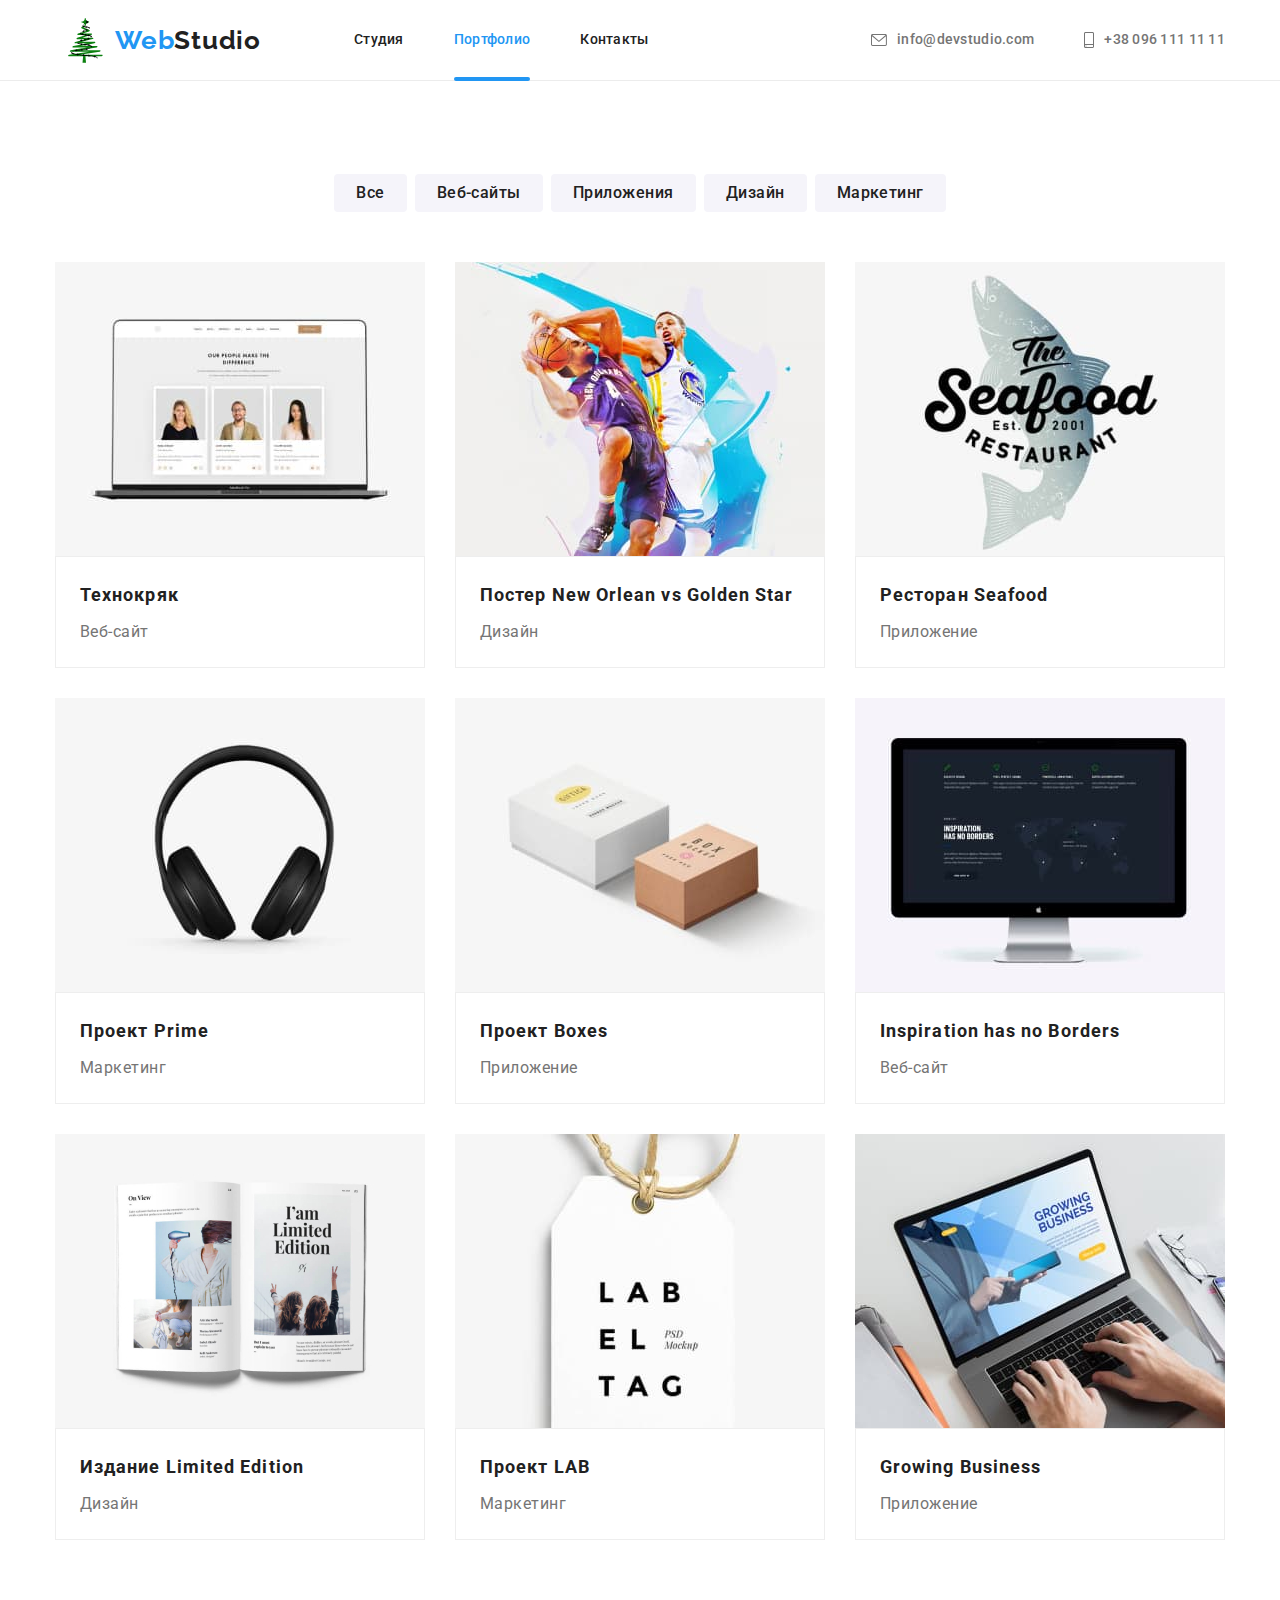
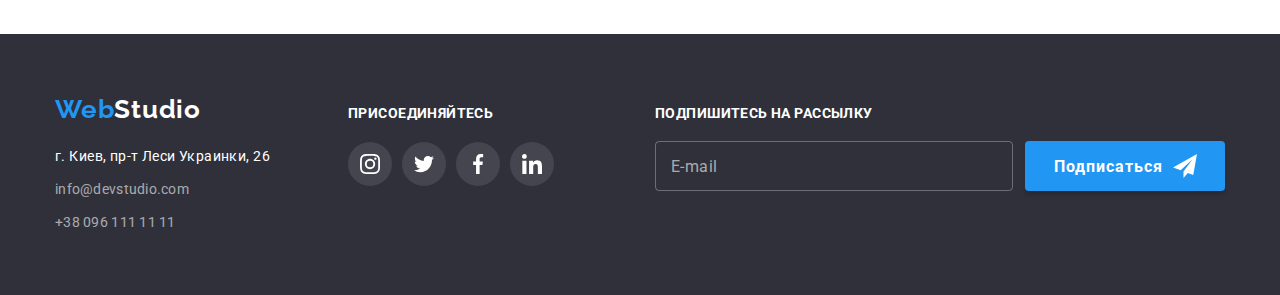
==== commit 09cabdb5: "додає форму на підписку у футері" ====
--- a/portfolio.html
+++ b/portfolio.html
@@ -211,6 +211,17 @@
                         </a></li>
                 </ul>
             </div>
+            <div class="form-subscription-box">
+                <b class="form-subscription-title">Подпишитесь на рассылку</b>
+                <form class="form-subscription">
+                    <label class="form-subscription-label"><input type="email" class="form-subscription-email"
+                            name="subscription-email" placeholder="E-mail"></label>
+                    <button type="submit" class="form-subscription-btn">Подписаться</button>
+                    <svg width="24px" height="24px" class="subscription-btn-icon">
+                        <use href="./images/icons.svg#icon-send"></use>
+                    </svg>
+                </form>
+            </div>
         </div>
     </footer>
     <script src="./js/modal.js"></script>
--- a/css/style.css
+++ b/css/style.css
@@ -21,6 +21,7 @@
 body {
   font-family: "Roboto", sans-serif;
   color: var(--primary-text-color);
+  padding-top: 80px;
 }
 li {
   list-style: none;
@@ -139,10 +140,12 @@
   color: var(--accent-color);
 }
 .header-section {
+  position: fixed;
   top: 0;
   left: 0;
-
-  width: 1200px;
+  right: 0;
+  z-index: 3;
+
   margin-left: auto;
   margin-right: auto;
 
@@ -180,7 +183,7 @@
   position: absolute;
   top: 50%;
   left: 50%;
-  transform: translate(-50%, -50%);
+  transform: translate(-50%, -50%) scale(0.9);
 
   animation-name: fillChg;
   animation-duration: 1500ms;
@@ -571,7 +574,6 @@
   line-height: 1.56;
   letter-spacing: 0.03em;
   color: var(--white);
-  overflow: auto;
 }
 
 /* ФУТЕР */
@@ -633,16 +635,80 @@
 .footer-socials-icon {
   fill: var(--white);
 }
-
 .footer-socials .link {
   background-color: rgba(255, 255, 255, 0.1);
 }
 .footer-flex {
   display: flex;
   align-items: baseline;
+  justify-content: space-between;
 }
 .footer-contacts-wrapper {
   margin-right: 70px;
+}
+.form-subscription-box {
+  margin-left: 93px;
+}
+.form-subscription {
+  position: relative;
+  display: flex;
+}
+.form-subscription-title {
+  display: block;
+  margin-bottom: 20px;
+
+  font-weight: 700;
+  font-size: 14px;
+  line-height: 1.1;
+  letter-spacing: 0.03em;
+  text-transform: uppercase;
+  color: var(--white);
+}
+.form-subscription-label {
+  display: block;
+  width: 358px;
+  height: 50px;
+  margin-right: 12px;
+}
+.form-subscription-email {
+  display: block;
+  width: inherit;
+  height: inherit;
+  padding: 15px;
+
+  border: 1px solid rgba(255, 255, 255, 0.3);
+  border-radius: 4px;
+  background-color: transparent;
+}
+.form-subscription-email::placeholder {
+  font-size: 16px;
+  line-height: 1.25;
+  letter-spacing: 0.03em;
+  color: rgba(255, 255, 255, 0.6);
+}
+.form-subscription-btn {
+  display: block;
+  width: 200px;
+  height: 50px;
+  padding: 10px 29px;
+
+  background: var(--accent-color);
+  box-shadow: 0px 4px 4px rgba(0, 0, 0, 0.15);
+  border-radius: 4px;
+  border: 0;
+
+  font-weight: 700;
+  font-size: 16px;
+  line-height: 1.87;
+  letter-spacing: 0.06em;
+  color: var(--white);
+  text-align: left;
+  cursor: pointer;
+}
+.subscription-btn-icon {
+  position: absolute;
+  right: 28px;
+  top: 13px;
 }
 /* Оформление модального окна */
 .backdrop {
@@ -652,7 +718,7 @@
 
   width: 100%;
   height: 100%;
-  z-index: 2;
+  z-index: 4;
 
   background-color: rgba(0, 0, 0, 0.2);
 
@@ -666,12 +732,13 @@
   position: absolute;
   top: 50%;
   left: 50%;
-  z-index: 3;
+  z-index: 5;
 
   transform: translate(-50%, -50%) scale(1);
 
   width: 528px;
   height: 581px;
+  padding: 40px;
 
   background-color: var(--white);
   border-radius: 4px;
@@ -684,6 +751,153 @@
 .backdrop.is-hidden .modal {
   transform: scale(3);
 }
+.modal-title {
+  display: block;
+  margin-bottom: 12px;
+
+  font-size: 20px;
+  line-height: 1.1;
+  text-align: center;
+  letter-spacing: 0.03em;
+  color: rgb(33, 33, 33);
+}
+.form-input-field,
+.form-input {
+  width: 100%;
+}
+.form-input-field {
+  display: block;
+
+  font-size: 12px;
+  line-height: 1.1;
+  letter-spacing: 0.01em;
+  margin-bottom: 4px;
+}
+.form-input {
+  display: block;
+  padding: 12px 12px 12px 42px;
+  height: 40px;
+  border-radius: 4px;
+  border: 1px solid rgba(33, 33, 33, 0.2);
+
+  transition: border 250ms var(--transition-cubic);
+}
+.form-comment {
+  display: block;
+  width: 100%;
+  min-height: 120px;
+  padding: 12px 16px;
+  resize: none;
+
+  border-radius: 4px;
+  border: 1px solid rgba(63, 32, 32, 0.2);
+
+  transition: border 250ms var(--transition-cubic);
+}
+.form-comment::placeholder {
+  font-size: 14px;
+  line-height: 1.1;
+  letter-spacing: 0.01em;
+  color: rgba(117, 117, 117, 0.5);
+}
+.form-field-wrapper,
+.form-comment-wrapper {
+  position: relative;
+  padding: 0;
+  border-width: 0;
+}
+.form-field-wrapper {
+  margin: 0 0 10px 0;
+}
+.form-comment-wrapper {
+  margin: 0 0 20px 0;
+}
+.form-checkbox-wrapper {
+  position: relative;
+
+  display: flex;
+  flex-direction: row-reverse;
+  justify-content: center;
+  align-items: center;
+
+  margin: 0 0 30px 0;
+}
+.form-check-mark {
+  position: absolute;
+  top: -70%;
+  left: 10px;
+  opacity: 0;
+}
+.form-checkbox-text {
+  margin-left: 8px;
+
+  font-size: 14px;
+  line-height: 1.71;
+  letter-spacing: 0.03em;
+  color: var(--primary-text-color);
+}
+.terms-link {
+  color: var(--accent-color);
+}
+.confirmation-checkbox {
+  position: absolute;
+  top: 4px;
+  left: 12px;
+
+  width: 16px;
+  height: 15px;
+  -webkit-appearance: none;
+  -moz-appearance: none;
+  appearance: none;
+}
+.confirmation-checkbox:checked ~ .form-check-mark {
+  fill: var(--white);
+  top: 4px;
+  left: 12px;
+  background-color: var(--accent-color);
+  opacity: 1;
+}
+.form-icon {
+  position: absolute;
+  top: 38px;
+  left: 12px;
+  transform: translateY(-50%);
+
+  transition: fill 250ms var(--transition-cubic);
+}
+.form-field-wrapper:focus-within .form-icon {
+  fill: var(--accent-color);
+}
+.form-field-wrapper:focus-within .form-input,
+.form-comment-wrapper:focus-within .form-comment {
+  border: 1px solid var(--accent-color);
+  outline: none;
+}
+.modal-confirmation-btn {
+  width: 200px;
+  height: 50px;
+  display: block;
+  margin-left: auto;
+  margin-right: auto;
+
+  font-weight: 700;
+  font-size: 16px;
+  line-height: 1.87;
+  letter-spacing: 0.06em;
+  color: var(--white);
+  background-color: var(--accent-color);
+
+  box-shadow: 0px 4px 4px rgba(0, 0, 0, 0.15);
+  border-radius: 4px;
+  cursor: pointer;
+  border-width: 0;
+
+  transition: background-color 250ms var(--transition-cubic);
+}
+.modal-confirmation-btn:hover,
+.modal-confirmation-btn:focus {
+  background-color: var(--hover-btn-color);
+}
 .btn-modal-close {
   position: absolute;
   right: 8px;
@@ -706,8 +920,10 @@
 }
 .btn-modal-close:hover,
 .btn-modal-close:focus {
-  border: 1px solid rgba(33, 33, 33, 0.8);
-}
+  fill: var(--accent-color);
+}
+
+/* Анимации */
 @keyframes fillChg {
   0% {
     fill: rgb(224, 7, 159);
